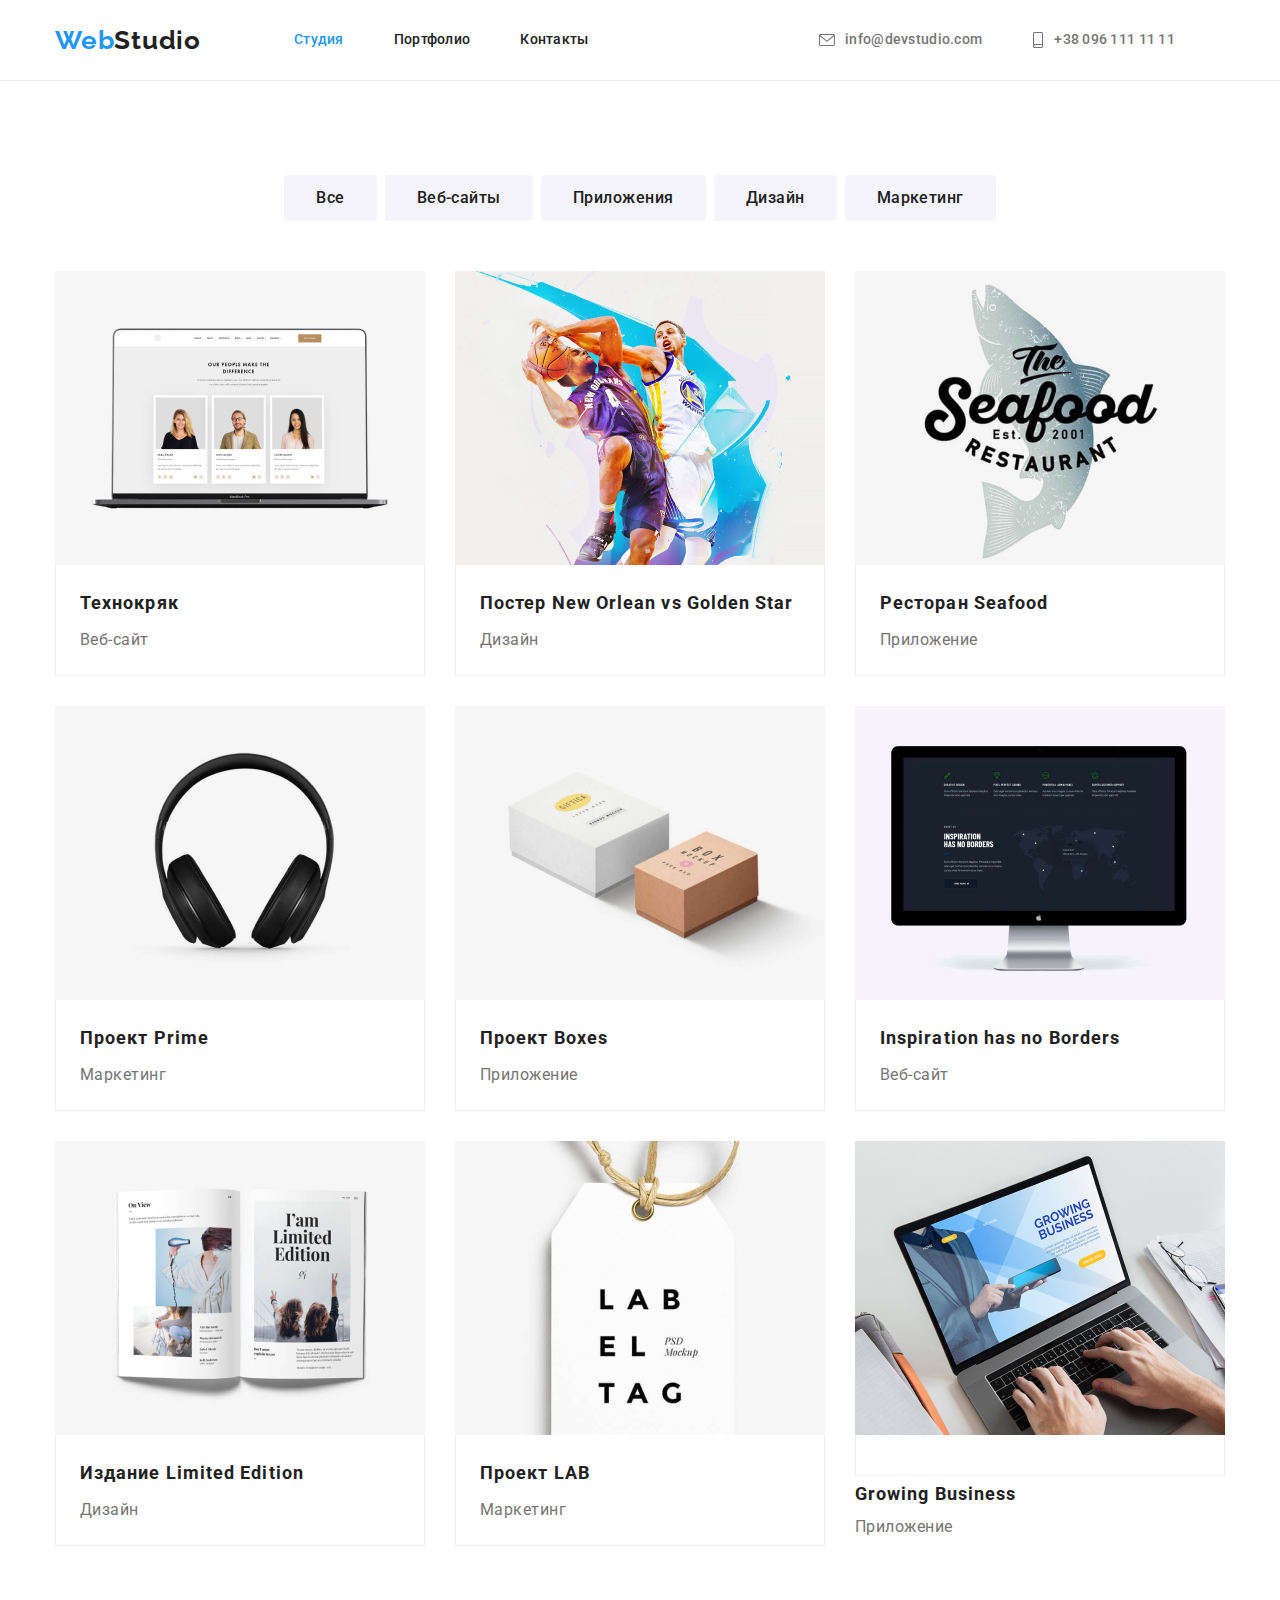
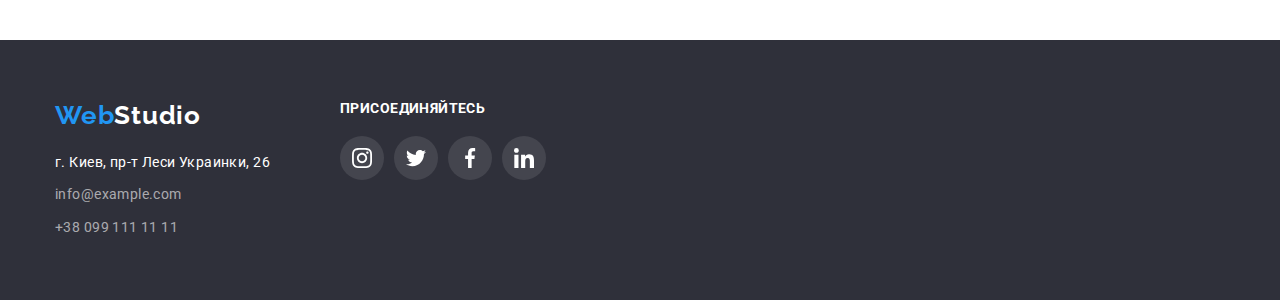
==== portfolio.html @ c0bc8454 "Копирование" ====
<!DOCTYPE html>
<html lang="ru">
  <head>
    <meta charset="UTF-8" />
    <meta http-equiv="X-UA-Compatible" content="IE=edge" />
    <meta name="viewport" content="width=device-width, initial-scale=1.0" />
    <title>Document</title>
    <link
      href="https://fonts.googleapis.com/css2?family=Raleway:wght@700&family=Roboto:wght@400;500;700;900&display=swap"
      rel="stylesheet"
    />
    <link rel="stylesheet" href="./css/modern-normalize.css" />
    <link rel="stylesheet" href="./css/common.css" />
    <link rel="stylesheet" href="./css/portfolio.css" />
  </head>

  <body>
    <header class="header">
      <div class="container header-container">
         <a href="./index.html" class="logo"
            >Web<span class="logo-header">Studio</span></a
          >
          
        <nav class="nav">
          <ul class="site-nav list">
            <li class="item"><a href="" class="link current">Студия</a></li>
            <li class="item"><a href="./portfolio.html" class="link">Портфолио</a></li>
            <li class="item"><a href="" class="link">Контакты</a></li>
          </ul>
        
        </nav>
        
      <ul class="contact-nav list">
        <li class="item list-icons">
          <a href="" class="link link-icons">
            <svg class="tel-icon" width="16" height="12">
            <use href="./images/icon.svg#icon-mail"></use>
          </svg>info@devstudio.com</a>
        </li>
        <li class="item list-icons">
          <a href="tel:+380961111111" class="link link-icons">
            <svg class="tel-icon" width="12" height="16">
            <use href="./images/icon.svg#icon-tel"></use>
          </svg>+38 096 111 11 11</a>
        </li>
      </div>
      </ul>
    </header>
    <main>
      <section class="section portfolio">
        <div class="container">
        <h1 class="visually-hidden">Портфолио</h1>
        <ul class="portfolio-buttons list">
          <li class="item">
            <button type="button" class="button">Все</button>
          </li>
          <li class="item">
            <button type="button" class="button">Веб-сайты</button>
          </li>
          <li class="item">
            <button type="button" class="button">Приложения</button>
          </li>
          <li class="item">
            <button type="button" class="button">Дизайн</button>
          </li>
          <li class="item">
            <button type="button" class="button">Маркетинг</button>
          </li>
        </ul>
        <ul class="portfolio-list list">
          <li class="portfolio-item box">
            <img src="./images/portfolio-1.jpg" alt="A computer" width="370" />
            <div class="portfolio-item-text">
            <h2 class="section-title">Технокряк</h2>
            <p class="text">Веб-сайт</p>
          </div>
          </li>
          <li class="portfolio-item box">
            <img src="./images/portfolio-2.jpg" alt="Basketball" width="370" />
            <div class="portfolio-item-text">
            <h2 class="section-title">Постер New Orlean vs Golden Star</h2>
            <p class="text">Дизайн</p>
          </div>
          </li>
          <li class="portfolio-item box">
            <img src="./images/portfolio-3.jpg" alt="A fish" width="370" />
            <div class="portfolio-item-text">
            <h2 class="section-title">Ресторан Seafood</h2>
            <p class="text">Приложение</p>
          </div>
          </li>
          <li class="portfolio-item box">
            <img src="./images/portfolio-4.jpg" alt="Headphones" width="370" />
            <div class="portfolio-item-text">
            <h2 class="section-title">Проект Prime</h2>
            <p class="text">Маркетинг</p>
          </div>
          </li>
          <li class="portfolio-item box">
            <img src="./images/portfolio-5.jpg" alt="Boxes" width="370" />
            <div class="portfolio-item-text">
            <h2 class="section-title">Проект Boxes</h2>
            <p class="text">Приложение</p>
          </div>
          </li>
          <li class="portfolio-item box">
            <img src="./images/portfolio-6.jpg" alt="A computer" width="370" />
            <div class="portfolio-item-text">
            <h2 class="section-title">Inspiration has no Borders</h2>
            <p class="text">Веб-сайт</p>
          </div>
          </li>
          <li class="portfolio-item box">
            <img src="./images/portfolio-7.jpg" alt="A book" width="370" />
            <div class="portfolio-item-text">
            <h2 class="section-title">Издание Limited Edition</h2>
            <p class="text">Дизайн</p>
          </div>
          </li>
          <li class="portfolio-item box">
            <img src="./images/portfolio-8.jpg" alt="Label" width="370" />
            <div class="portfolio-item-text">
            <h2 class="section-title">Проект LAB</h2>
            <p class="text">Маркетинг</p>
          </div>
          </li>
          <li class="portfolio-item box">
            <img src="./images/portfolio-9.jpg" alt="A computer" width="370" />
            <div class="portfolio-item-text"></div>
            <h2 class="section-title">Growing Business</h2>
            <p class="text">Приложение</p>
          </div>
          </li>
        </ul>
      </div>
      </section>
    </main>

    <footer class="footer">
      <div class="container container-footer">
        <div class="footer-nav">
        <a href="./index.html" class="logo"
        >Web<span class="logo-footer">Studio</span></a
      >
      <address class="contact-foot">
        <p class="footer-adress item">г. Киев, пр-т Леси Украинки, 26</p>
        <a href="" class="link item">info@example.com</a>
        <a href="tel:+380961111111" class="link item">+38 099 111 11 11</a>
      </address>
    </div>
      <div class="company-social">
        <p><span class="company-social-text">
          ПРИСОЕДИНЯЙТЕСЬ</span></p>
        <ul class="list company-social-list">
          <a class="company-social-link" href="">
            <svg class="company-social-icon" width="20" height="20">
            <use href="./images/icon.svg#icon-inst"></use>
          </svg>
        </a>
          <a class="company-social-link" href="">
            <svg class="company-social-icon" width="20" height="20">
            <use href="./images/icon.svg#icon-twitter"></use>
          </svg>
        </a>
          <a class="company-social-link" href="">
            <svg class="company-social-icon" width="20" height="20">
            <use href="./images/icon.svg#icon-fb"></use>
          </svg>
        </a>
          <a class="company-social-link" href="">
            <svg class="company-social-icon" width="20" height="20">
            <use href="./images/icon.svg#icon-linkedin"></use>
          </svg>
        </a>
        </ul>
      </div>
    </div>
    </div>
    </footer>
  </body>
</html>
---- css/common.css ----
:root {
  --primary-text-color: rgba(117, 117, 117, 1);
  --title-text-color: #212121;
  --accent-color: #2196f3;
  --primary-white-color: #ffffff;
  --primary-button-color: #f5f4fa;
}

body {
  background-color: #ffffff;
  color: var(--primary-text-color);

  font-family: Roboto, sans-serif;
  letter-spacing: 0.02em;
  font-size: 14px;
}

.container {
  margin-left: auto;
  margin-right: auto;
  width: 1200px;
  padding-left: 15px;
  padding-right: 15px;
  margin-left: auto;
  margin-right: auto;
  
}

.section {
  padding-bottom: 94px;
}

.header {
  border-bottom: 1px solid #ECECEC
}

.nav {
  margin-left: 93px;
  /* margin-right: 331px; */
}

.site-nav .item {
  margin-right: 50px;
}

.site-nav .item:last-child {
  margin-right: 0;
}

.header-container {
  display: flex;
  align-items: center;
}

.nav {
  display: flex;
}

.logo {
  color: var(--accent-color);
  font-family: Raleway;

  font-weight: bold;
  font-size: 26px;
  line-height: 1.19;
  letter-spacing: 0.03em;
}

.logo-header {
  color: var(--title-text-color);
  font-family: Raleway;

  font-weight: bold;
  font-size: 26px;
  line-height: 1.19;
  letter-spacing: 0.03em;
}

button {
  display: inline-block;
  font-family: inherit;
  cursor: pointer;

  border-radius: 4px;
  padding: 10px 32px;
  border: 0px;
  margin: auto;

  text-align: center;
  box-sizing: border-box;
}

.link {
  cursor: pointer;
}

a {
  text-decoration: none;
}

.list {
  padding: 0;
  margin: 0;
  list-style: none;
}

h1,
h2,
h3,
h4,
h5,
p {
  margin: 0;
}

img {
  display: block;
  max-width: 100%;
  height: auto;
}

.visually-hidden {
  position: absolute;
  width: 1px;
  height: 1px;
  margin: -1px;
  padding: 0;
  overflow: hidden;
  border: 0;
  clip: rect(0 0 0 0)
}

/* page-headr */

/* site-nav */

.site-nav {
  display: flex;
}

.site-nav .link {
  color: var(--title-text-color);
  font-weight: 500;
  line-height: 1.14;

  display: block;
  padding-top: 32px;
  padding-bottom: 32px;
}

.site-nav .link:hover,
.site-nav .link:focus {
  color: var(--accent-color);
}

.site-nav .link.current {
  color: var(--accent-color);
}

/* contact-nav */

.contact-nav {
  display: flex;
  margin-left: auto;
}

.contact-nav .item {
  margin-right: 50px;
}

.contact-nav .link {
  color: var(--primary-text-color);

  font-weight: 500;
  font-size: 14px;
  line-height: 1.14;
  letter-spacing: 0.02em;
}

.contact-nav .link:hover,
.contact-nav .link:focus {
  color: var(--accent-color);
}

.contact-nav .link.current {
  color: var(--accent-color);
}

.link-icons {
  display: flex;
  align-items: center;
  cursor: pointer;
}

.tel-icon {
  margin-right: 10px;
}

.link-icons {
  fill: #757575;
}

.link-icons:hover,
.link-icons:focus {
  fill: var(--accent-color);
}

/* footer */

.footer-logo {
  color: var(--accent-color);

  font-family: Raleway;
  font-weight: bold;
  font-size: 26px;
  line-height: 1.19;
  letter-spacing: 0.03em;
}

.logo-foot {
  color: var(--primary-white-color);

  font-family: Raleway;
  font-weight: bold;
  font-size: 26px;
  line-height: 1.19;
  letter-spacing: 0.03em;
}

.lofo-text {

  padding-top: 60px;
  width: 145px;
  height: 30px;
}

.logo-footer {

  color: var(--primary-white-color);

  font-family: Raleway;
  font-weight: bold;
  font-size: 26px;
  line-height: 1.19;
  letter-spacing: 0.03em;
}

.footer-adress {
  color: var(--primary-white-color);

  font-weight: normal;
  font-size: 14px;
  line-height: 1.71;
  letter-spacing: 0.03em;
}

.contact-foot {
  font-style: normal;
  margin-top: 20px;
  display: flex;
 flex-direction: column;
 margin-right: 70px;
}

.contact-foot .link {
  color: rgba(255, 255, 255, 0.6);

  font-weight: normal;
  font-size: 14px;
  line-height: 1.71;
  letter-spacing: 0.03em;
}

.contact-foot .link:hover,
.contact-foot .link:focus {
  color: var(--accent-color);
}

.contact-foot .link.current {
  color: var(--accent-color);
}

.footer {
  background-color: #2f303a;
  padding-bottom: 60px;
  padding-top: 60px;
  display: flex;
  align-items: center;
}

.container-footer {
  display: flex;
}

.contact-foot .item {
  margin-bottom: 9px;
}

.contact-foot .item:last-child {
  margin-bottom: 0;
}

.company-social {
  display: inline-block;
}

.company-social-list {
  display: flex;
  margin-top: 20px;
}

.company-social-text {
  color: var(--primary-white-color);

  font-weight: 700;
  font-size: 14px;
  line-height: 1.17;
  text-align: center;
  letter-spacing: 0.03em;
}


.company-social-link {
  display: flex;
  align-items: center;
  width: 44px;
  height: 44px;
  justify-content: center;
  margin-right: 10px;
  background-color: rgba(255, 255, 255, 0.1);
  border-radius: 50%;
}

.company-social-link:hover {
  background-color: #2196f3;
  border-radius: 50%;
}
  
.footer-nav {
  display: flex;
  flex-direction: column;
}

.company-social-icon {
  fill: #fff
}
---- css/portfolio.css ----
/* section */

/* portfolio */

.section-title {
  color: var(--title-text-color);

  font-weight: bold;
  font-size: 18px;
  line-height: 2;
  letter-spacing: 0.06em;
}

.text {
  font-weight: normal;
  font-size: 16px;
  line-height: 1.87;
  letter-spacing: 0.03em;
}

/* button */

.button {
  color: var(--title-text-color);
  background-color: var(--primary-button-color);

  font-family: inherit;
  font-style: normal;
  font-weight: 500;
  font-size: 16px;
  line-height: 1.62;
  text-align: center;
  letter-spacing: 0.03em;
}

.portfolio-buttons {
  display: flex;
  justify-content: center;
  margin-bottom: 50px;
}

.portfolio-buttons .item {
  margin-right: 8px;
}

.portfolio-buttons .item:last-child {
  margin-right: 0px;
}

.portfolio-buttons .button:hover,
.portfolio-buttons .button:focus {
  background-color: var(--accent-color);
  color: var(--primary-white-color);
}

.portfolio-list {
  display: flex;
  flex-wrap: wrap;
}

.box:hover,
.box:focus {
  box-shadow: 0px 1px 1px rgba(0, 0, 0, 0.12), 0px 4px 4px rgba(0, 0, 0, 0.06), 1px 4px 6px rgba(0, 0, 0, 0.16);
}

.portfolio-item {
  margin-right: 30px;
  margin-bottom: 30px;
}

.portfolio-item:nth-child(3n + 3) {
  margin-right: 0;
}

.portfolio-item:nth-last-child(-n + 3) {
  margin-bottom: 0;
}

.portfolio-item-text {
  padding: 20px 24px;
  border-left: 1px solid #EEEEEE;
  border-bottom: 1px solid #EEEEEE;
  border-right: 1px solid #EEEEEE;
  
}

.portfolio-item-text .section-title {
  margin-bottom: 4px;
}

.portfolio {
  padding-top: 94px;
  padding-bottom: 94px;
}
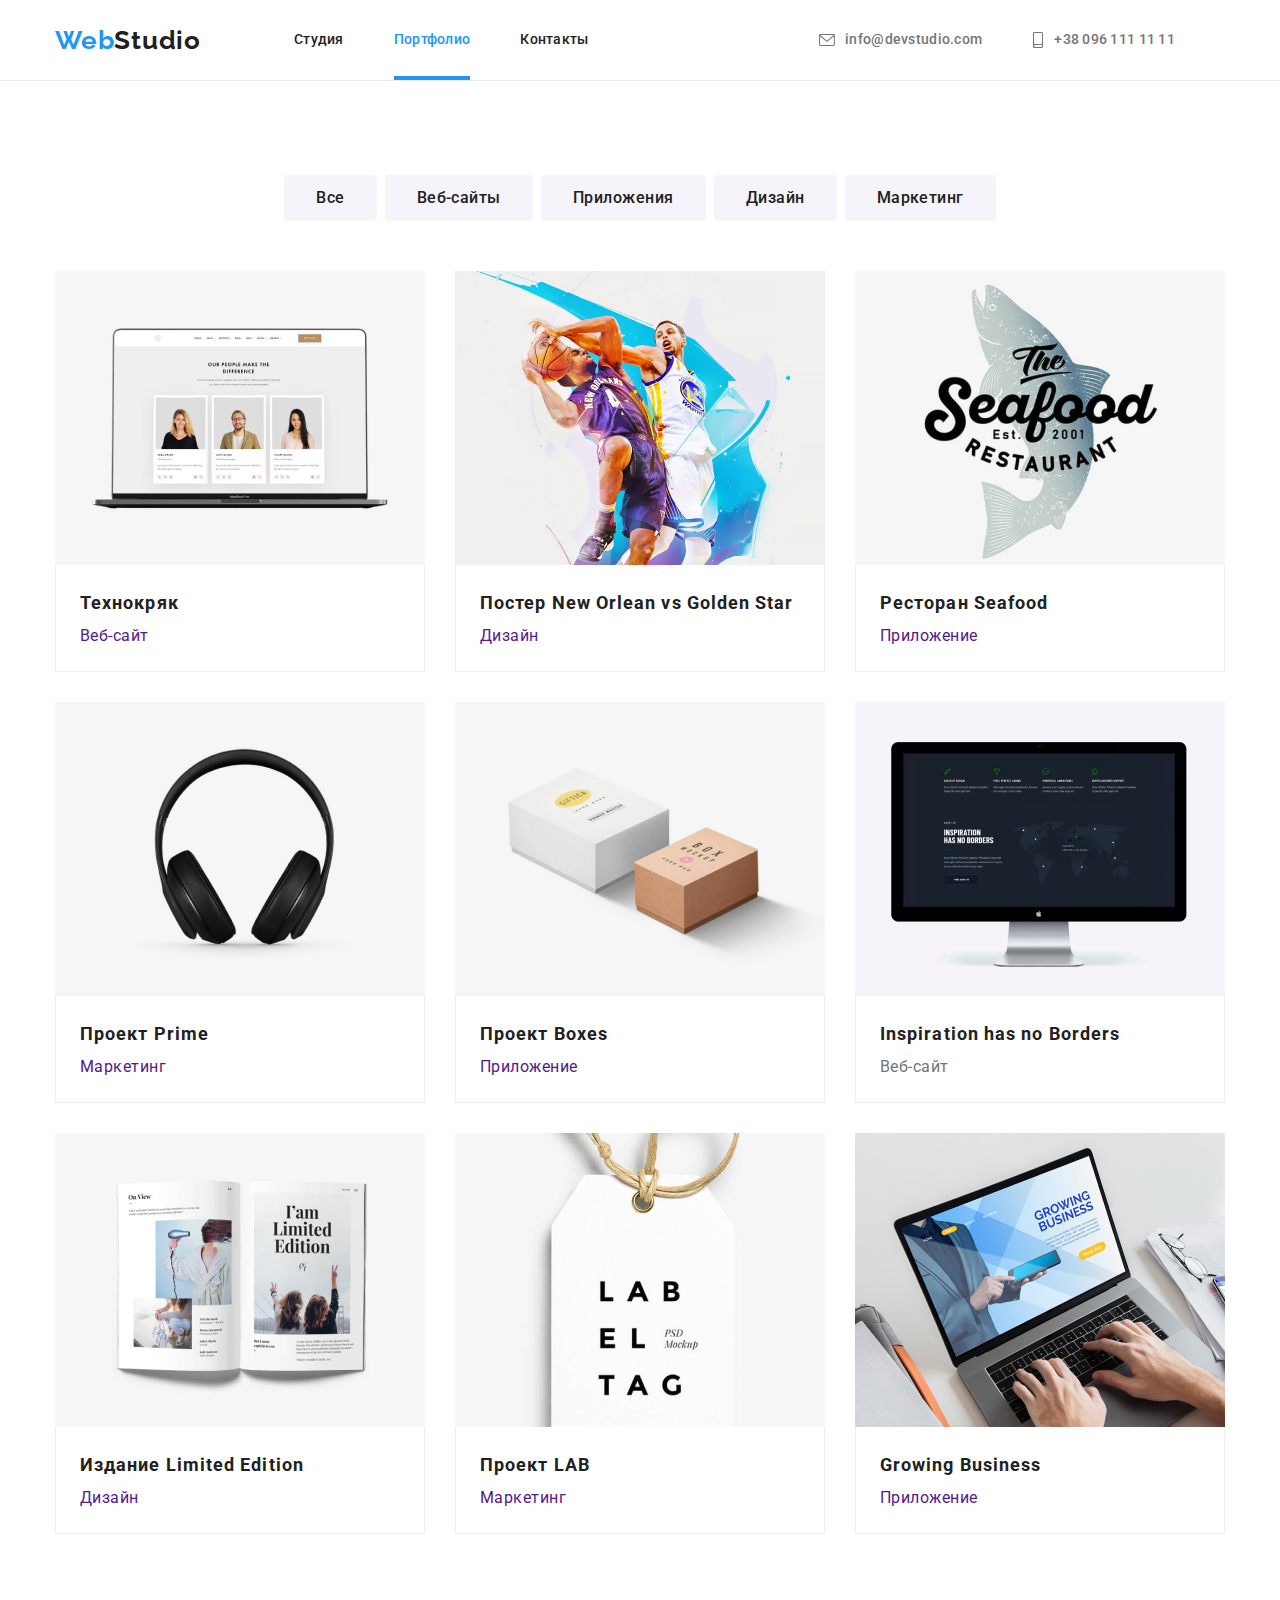
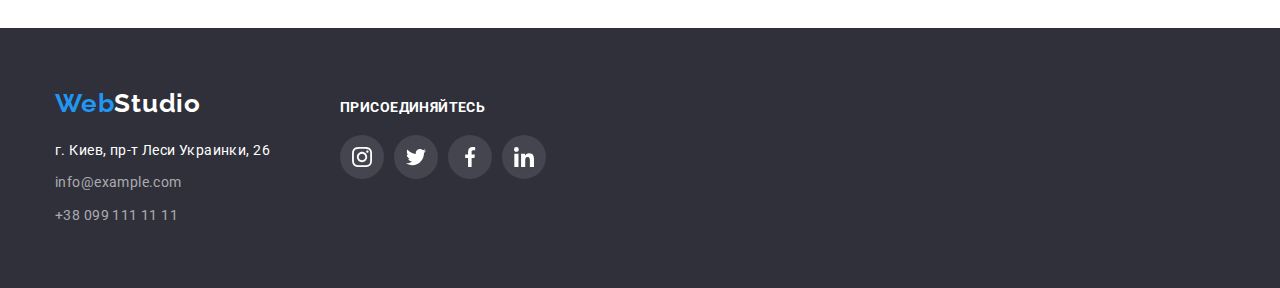
==== commit 1cb550cb: "Добавление модалки" ====
--- a/portfolio.html
+++ b/portfolio.html
@@ -23,8 +23,8 @@
           
         <nav class="nav">
           <ul class="site-nav list">
-            <li class="item"><a href="" class="link current">Студия</a></li>
-            <li class="item"><a href="./portfolio.html" class="link">Портфолио</a></li>
+            <li class="item"><a href="./index.html" class="link">Студия</a></li>
+            <li class="item"><a href="" class="link current menu-link">Портфолио</a></li>
             <li class="item"><a href="" class="link">Контакты</a></li>
           </ul>
         
@@ -52,7 +52,7 @@
         <h1 class="visually-hidden">Портфолио</h1>
         <ul class="portfolio-buttons list">
           <li class="item">
-            <button type="button" class="button">Все</button>
+            <button type="button" class="button btn">Все</button>
           </li>
           <li class="item">
             <button type="button" class="button">Веб-сайты</button>
@@ -68,67 +68,112 @@
           </li>
         </ul>
         <ul class="portfolio-list list">
-          <li class="portfolio-item box">
+          <li class="portfolio-item box link">
+            <a class="portfolio-item-link" href="">
+            <div class="portfolio-item-box">
+            
             <img src="./images/portfolio-1.jpg" alt="A computer" width="370" />
+            <p class="portfolio-item-txt">Технокряк это современная площадка распространения коронавируса. Компании используют эту платформу для цифрового шпионажа и атак на защищённые сервера конкурентов.</p>
+          </div>
             <div class="portfolio-item-text">
             <h2 class="section-title">Технокряк</h2>
             <p class="text">Веб-сайт</p>
           </div>
-          </li>
-          <li class="portfolio-item box">
-            <img src="./images/portfolio-2.jpg" alt="Basketball" width="370" />
+        </a>
+          </li>
+          <li class="portfolio-item box link">
+            <a class="portfolio-item-link" href="">
+            <div class="portfolio-item-box">
+              <img src="./images/portfolio-2.jpg" alt="Basketball" width="370" />
+              <p class="portfolio-item-txt">Технокряк это современная площадка распространения коронавируса. Компании используют эту платформу для цифрового шпионажа и атак на защищённые сервера конкурентов.</p>
+            </div>
             <div class="portfolio-item-text">
             <h2 class="section-title">Постер New Orlean vs Golden Star</h2>
             <p class="text">Дизайн</p>
           </div>
-          </li>
-          <li class="portfolio-item box">
-            <img src="./images/portfolio-3.jpg" alt="A fish" width="370" />
+        </a>
+          </li>
+          <li class="portfolio-item box link">
+            <a class="portfolio-item-link" href="">
+            <div class="portfolio-item-box">
+              <img src="./images/portfolio-3.jpg" alt="A fish" width="370" />
+              <p class="portfolio-item-txt">Технокряк это современная площадка распространения коронавируса. Компании используют эту платформу для цифрового шпионажа и атак на защищённые сервера конкурентов.</p>
+            </div>
             <div class="portfolio-item-text">
             <h2 class="section-title">Ресторан Seafood</h2>
             <p class="text">Приложение</p>
           </div>
-          </li>
-          <li class="portfolio-item box">
-            <img src="./images/portfolio-4.jpg" alt="Headphones" width="370" />
+        </a>
+          </li>
+          <li class="portfolio-item box link">
+            <a class="portfolio-item-link" href="">
+            <div class="portfolio-item-box">
+              <img src="./images/portfolio-4.jpg" alt="Headphones" width="370" />
+              <p class="portfolio-item-txt">Технокряк это современная площадка распространения коронавируса. Компании используют эту платформу для цифрового шпионажа и атак на защищённые сервера конкурентов.</p>
+            </div>
             <div class="portfolio-item-text">
             <h2 class="section-title">Проект Prime</h2>
             <p class="text">Маркетинг</p>
           </div>
-          </li>
-          <li class="portfolio-item box">
-            <img src="./images/portfolio-5.jpg" alt="Boxes" width="370" />
+        </a>
+          </li>
+          <li class="portfolio-item box link">
+            <a class="portfolio-item-link" href="">
+            <div class="portfolio-item-box">
+              <img src="./images/portfolio-5.jpg" alt="Boxes" width="370" />
+              <p class="portfolio-item-txt">Технокряк это современная площадка распространения коронавируса. Компании используют эту платформу для цифрового шпионажа и атак на защищённые сервера конкурентов.</p>
+            </div>
             <div class="portfolio-item-text">
             <h2 class="section-title">Проект Boxes</h2>
             <p class="text">Приложение</p>
           </div>
-          </li>
-          <li class="portfolio-item box">
-            <img src="./images/portfolio-6.jpg" alt="A computer" width="370" />
+        </a>
+          </li>
+          <li class="portfolio-item box link">
+            <div class="portfolio-item-box">
+              <img src="./images/portfolio-6.jpg" alt="A computer" width="370" />
+              <p class="portfolio-item-txt">Технокряк это современная площадка распространения коронавируса. Компании используют эту платформу для цифрового шпионажа и атак на защищённые сервера конкурентов.</p>
+            </div>
             <div class="portfolio-item-text">
             <h2 class="section-title">Inspiration has no Borders</h2>
             <p class="text">Веб-сайт</p>
           </div>
           </li>
-          <li class="portfolio-item box">
-            <img src="./images/portfolio-7.jpg" alt="A book" width="370" />
+          <li class="portfolio-item box link">
+            <a class="portfolio-item-link" href="">
+            <div class="portfolio-item-box">
+              <img src="./images/portfolio-7.jpg" alt="A book" width="370" />
+              <p class="portfolio-item-txt">Технокряк это современная площадка распространения коронавируса. Компании используют эту платформу для цифрового шпионажа и атак на защищённые сервера конкурентов.</p>
+            </div>
             <div class="portfolio-item-text">
             <h2 class="section-title">Издание Limited Edition</h2>
             <p class="text">Дизайн</p>
           </div>
-          </li>
-          <li class="portfolio-item box">
-            <img src="./images/portfolio-8.jpg" alt="Label" width="370" />
+        </a>
+          </li>
+          <li class="portfolio-item box link">
+            <a class="portfolio-item-link" href="">
+            <div class="portfolio-item-box">
+              <img src="./images/portfolio-8.jpg" alt="Label" width="370" />
+              <p class="portfolio-item-txt">Технокряк это современная площадка распространения коронавируса. Компании используют эту платформу для цифрового шпионажа и атак на защищённые сервера конкурентов.</p>
+            </div>
             <div class="portfolio-item-text">
             <h2 class="section-title">Проект LAB</h2>
             <p class="text">Маркетинг</p>
           </div>
-          </li>
-          <li class="portfolio-item box">
-            <img src="./images/portfolio-9.jpg" alt="A computer" width="370" />
-            <div class="portfolio-item-text"></div>
+        </a>
+          </li>
+          <li class="portfolio-item box link">
+            <a class="portfolio-item-link" href="">
+            <div class="portfolio-item-box">
+              <img src="./images/portfolio-9.jpg" alt="A computer" width="370" />
+              <p class="portfolio-item-txt">Технокряк это современная площадка распространения коронавируса. Компании используют эту платформу для цифрового шпионажа и атак на защищённые сервера конкурентов.</p>
+            </div>
+            <div class="portfolio-item-text">
             <h2 class="section-title">Growing Business</h2>
             <p class="text">Приложение</p>
+          </div>
+        </a>
           </div>
           </li>
         </ul>
--- a/css/common.css
+++ b/css/common.css
@@ -26,6 +26,14 @@
   
 }
 
+.is-hidden {
+  visibility: hidden;
+  opacity: 0;
+  pointer-events: none;
+
+  transition: opacity 250ms ease-in-out;
+}
+
 .section {
   padding-bottom: 94px;
 }
@@ -42,6 +50,27 @@
 .site-nav .item {
   margin-right: 50px;
 }
+
+.menu-link {
+  position: relative;
+}
+
+.menu-link::after {
+  content: '';
+  position: absolute;
+  left: 0;
+  bottom: 0;
+
+  display: block;
+  width: 100%;
+  height: 4px;
+  background-color: var(--accent-color);
+
+}
+
+.menu-link:hover::after {
+  display: block;
+  }
 
 .site-nav .item:last-child {
   margin-right: 0;
@@ -92,7 +121,10 @@
 
 .link {
   cursor: pointer;
-}
+  
+}
+
+
 
 a {
   text-decoration: none;
@@ -146,6 +178,11 @@
   display: block;
   padding-top: 32px;
   padding-bottom: 32px;
+
+  transition-property: color;
+  transition-duration: 250ms;
+  transition-timing-function: cubic-bezier(0.4, 0, 0.2, 1)
+
 }
 
 .site-nav .link:hover,
@@ -175,6 +212,11 @@
   font-size: 14px;
   line-height: 1.14;
   letter-spacing: 0.02em;
+
+  transition-property: color;
+  transition-duration: 250ms;
+  transition-timing-function: cubic-bezier(0.4, 0, 0.2, 1)
+
 }
 
 .contact-nav .link:hover,
@@ -290,6 +332,7 @@
 
 .container-footer {
   display: flex;
+  align-items: baseline;
 }
 
 .contact-foot .item {
@@ -329,11 +372,14 @@
   margin-right: 10px;
   background-color: rgba(255, 255, 255, 0.1);
   border-radius: 50%;
+
+  transition-property: background-color;
+  transition-duration: 250ms;
+  transition-timing-function: cubic-bezier(0.4, 0, 0.2, 1)
 }
 
 .company-social-link:hover {
   background-color: #2196f3;
-  border-radius: 50%;
 }
   
 .footer-nav {
@@ -344,3 +390,12 @@
 .company-social-icon {
   fill: #fff
 }
+
+.company-social-list-items {
+  display: flex;
+  margin-right: 10px;
+}
+
+.company-social-list-items:last-child {
+  margin-right: 0;
+}--- a/css/portfolio.css
+++ b/css/portfolio.css
@@ -31,6 +31,10 @@
   line-height: 1.62;
   text-align: center;
   letter-spacing: 0.03em;
+
+  transition-property: background-color, color;
+  transition-duration: 250ms;
+  transition-timing-function: cubic-bezier(0.4, 0, 0.2, 1)
 }
 
 .portfolio-buttons {
@@ -51,11 +55,18 @@
 .portfolio-buttons .button:focus {
   background-color: var(--accent-color);
   color: var(--primary-white-color);
+  box-shadow: 0px 3px 1px rgba(0, 0, 0, 0.1), 0px 1px 2px rgba(0, 0, 0, 0.08), 0px 2px 2px rgba(0, 0, 0, 0.12);
 }
 
 .portfolio-list {
   display: flex;
   flex-wrap: wrap;
+}
+
+.box {
+  transition-property: box-shadow;
+  transition-duration: 250ms;
+  transition-timing-function: cubic-bezier(0.4, 0, 0.2, 1)
 }
 
 .box:hover,
@@ -81,11 +92,6 @@
   border-left: 1px solid #EEEEEE;
   border-bottom: 1px solid #EEEEEE;
   border-right: 1px solid #EEEEEE;
-  
-}
-
-.portfolio-item-text .section-title {
-  margin-bottom: 4px;
 }
 
 .portfolio {
@@ -93,3 +99,46 @@
   padding-bottom: 94px;
 }
 
+.portfolio-item-box {
+  position: relative;
+  overflow: hidden;
+}
+
+.portfolio-item-link {
+
+  /* position: absolute; */
+}
+
+.portfolio-item-txt {
+  position: absolute;
+
+  bottom: 0%;
+  width: 100%;
+  height: 100%;
+  padding: 60px 24px;
+  background-color: rgba(33, 150, 243, 0.9);
+  color: var(--primary-white-color);
+
+  font-weight: 400;
+  font-size: 18px;
+  line-height: 1.55;
+  text-align: center;
+  letter-spacing: 0.03em;
+
+  transform: translateY(100%);
+  transition: transform 250ms cubic-bezier(0.4, 0, 0.2, 1);
+} 
+
+.portfolio-list a:hover .portfolio-item-txt {
+transform: translateY(0%);
+}
+
+.portfolio-item-link {
+ display: inline-block;
+  width: 100%;
+  height: 100%;
+
+  /* transition-property: box-shadow;
+  transition-duration: 250ms;
+  transition-timing-function: cubic-bezier(0.4, 0, 0.2, 1) */
+}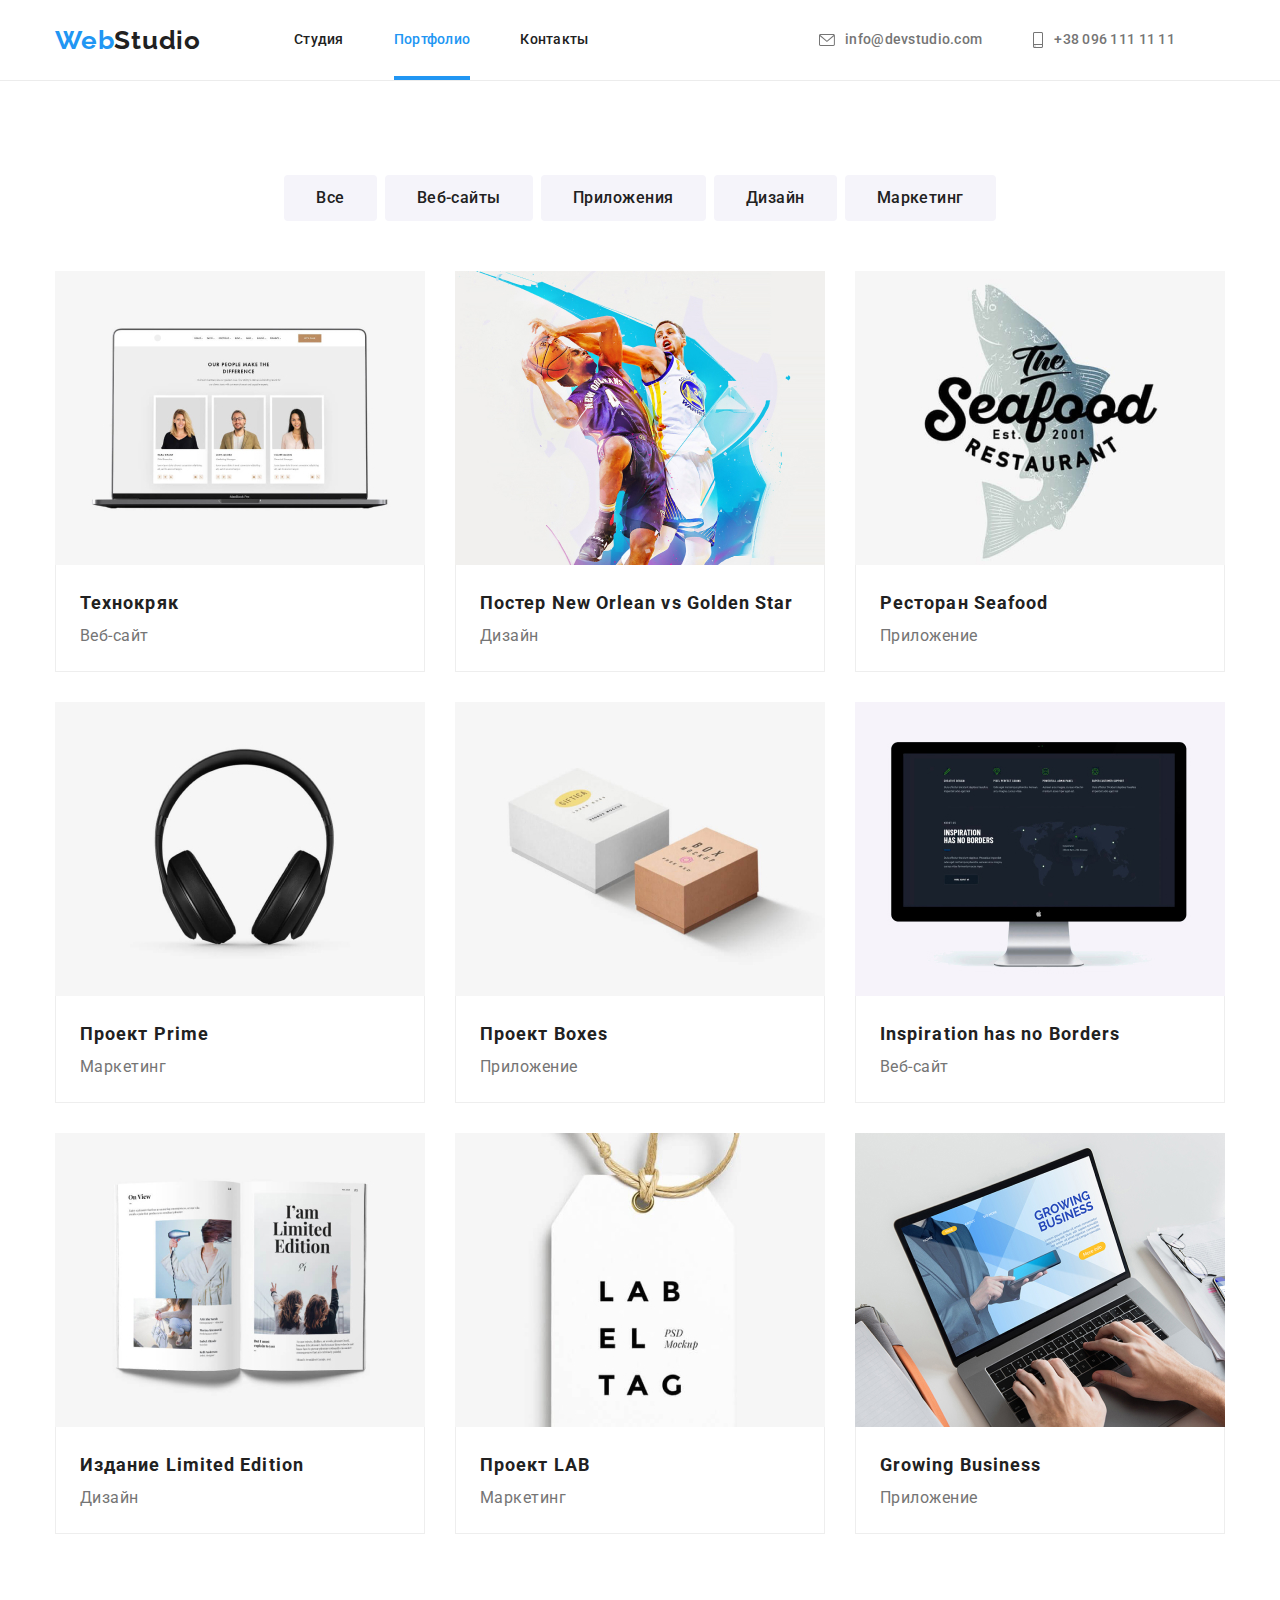
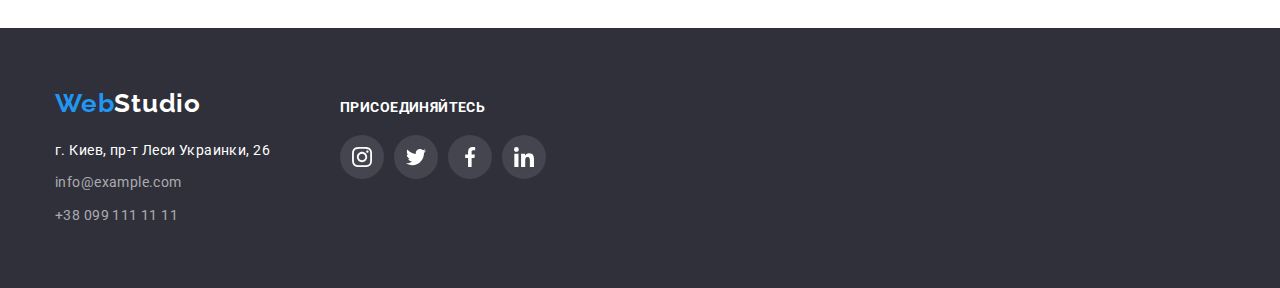
==== commit 41a33842: "2 правки" ====
--- a/portfolio.html
+++ b/portfolio.html
@@ -68,8 +68,8 @@
           </li>
         </ul>
         <ul class="portfolio-list list">
-          <li class="portfolio-item box link">
-            <a class="portfolio-item-link" href="">
+          <li class="portfolio-item box ">
+            <a class="portfolio-item-link link" href="">
             <div class="portfolio-item-box">
             
             <img src="./images/portfolio-1.jpg" alt="A computer" width="370" />
@@ -77,19 +77,19 @@
           </div>
             <div class="portfolio-item-text">
             <h2 class="section-title">Технокряк</h2>
-            <p class="text">Веб-сайт</p>
-          </div>
-        </a>
-          </li>
-          <li class="portfolio-item box link">
-            <a class="portfolio-item-link" href="">
+            <p class="text text-class">Веб-сайт</p>
+          </div>
+        </a>
+          </li>
+          <li class="portfolio-item box link">
+            <a class="portfolio-item-link link" href="">
             <div class="portfolio-item-box">
               <img src="./images/portfolio-2.jpg" alt="Basketball" width="370" />
               <p class="portfolio-item-txt">Технокряк это современная площадка распространения коронавируса. Компании используют эту платформу для цифрового шпионажа и атак на защищённые сервера конкурентов.</p>
             </div>
             <div class="portfolio-item-text">
             <h2 class="section-title">Постер New Orlean vs Golden Star</h2>
-            <p class="text">Дизайн</p>
+            <p class="text text-class">Дизайн</p>
           </div>
         </a>
           </li>
@@ -101,7 +101,7 @@
             </div>
             <div class="portfolio-item-text">
             <h2 class="section-title">Ресторан Seafood</h2>
-            <p class="text">Приложение</p>
+            <p class="text text-class">Приложение</p>
           </div>
         </a>
           </li>
@@ -113,7 +113,7 @@
             </div>
             <div class="portfolio-item-text">
             <h2 class="section-title">Проект Prime</h2>
-            <p class="text">Маркетинг</p>
+            <p class="text text-class">Маркетинг</p>
           </div>
         </a>
           </li>
@@ -125,19 +125,21 @@
             </div>
             <div class="portfolio-item-text">
             <h2 class="section-title">Проект Boxes</h2>
-            <p class="text">Приложение</p>
-          </div>
-        </a>
-          </li>
-          <li class="portfolio-item box link">
+            <p class="text text-class">Приложение</p>
+          </div>
+        </a>
+          </li>
+          <li class="portfolio-item box link">
+            <a class="portfolio-item-link" href="">
             <div class="portfolio-item-box">
               <img src="./images/portfolio-6.jpg" alt="A computer" width="370" />
               <p class="portfolio-item-txt">Технокряк это современная площадка распространения коронавируса. Компании используют эту платформу для цифрового шпионажа и атак на защищённые сервера конкурентов.</p>
             </div>
             <div class="portfolio-item-text">
             <h2 class="section-title">Inspiration has no Borders</h2>
-            <p class="text">Веб-сайт</p>
-          </div>
+            <p class="text text-class">Веб-сайт</p>
+          </div>
+        </a>
           </li>
           <li class="portfolio-item box link">
             <a class="portfolio-item-link" href="">
@@ -147,7 +149,7 @@
             </div>
             <div class="portfolio-item-text">
             <h2 class="section-title">Издание Limited Edition</h2>
-            <p class="text">Дизайн</p>
+            <p class="text text-class">Дизайн</p>
           </div>
         </a>
           </li>
@@ -159,7 +161,7 @@
             </div>
             <div class="portfolio-item-text">
             <h2 class="section-title">Проект LAB</h2>
-            <p class="text">Маркетинг</p>
+            <p class="text text-class">Маркетинг</p>
           </div>
         </a>
           </li>
@@ -171,7 +173,7 @@
             </div>
             <div class="portfolio-item-text">
             <h2 class="section-title">Growing Business</h2>
-            <p class="text">Приложение</p>
+            <p class="text text-class">Приложение</p>
           </div>
         </a>
           </div>
--- a/css/common.css
+++ b/css/common.css
@@ -398,4 +398,49 @@
 
 .company-social-list-items:last-child {
   margin-right: 0;
-}+}
+
+/* Форма для записи */
+
+.contact-form {
+  display: inline-block;
+}
+
+.company-social-text {
+  /* margin-bottom: 20px; */
+}
+
+.field-group {
+  margin-top: 20px;
+  display: flex;
+  align-items: center;
+}
+
+.contact-input {
+  background-color: transparent;
+  width: 358px;
+  height: 50px;
+  border-radius: 4px;
+  border: 1px solid rgba(255, 255, 255, 0.3);
+  padding: 15px;
+  margin-right: 12px;
+}
+
+.contact-button {
+  width: 200px;
+  height: 50px;
+}
+
+.contact-button-btn {
+  display: flex;
+  flex-direction: row-reverse;
+  justify-content: center;
+  align-items: center;
+}
+
+.icon-telegram {
+  margin-left: 10px;
+  width: 24px;
+  height: 24px;
+}
+
--- a/css/portfolio.css
+++ b/css/portfolio.css
@@ -69,8 +69,8 @@
   transition-timing-function: cubic-bezier(0.4, 0, 0.2, 1)
 }
 
-.box:hover,
-.box:focus {
+.portfolio-item-link:hover,
+.portfolio-item-link:focus {
   box-shadow: 0px 1px 1px rgba(0, 0, 0, 0.12), 0px 4px 4px rgba(0, 0, 0, 0.06), 1px 4px 6px rgba(0, 0, 0, 0.16);
 }
 
@@ -109,6 +109,10 @@
   /* position: absolute; */
 }
 
+.text-class {
+  color: rgba(117, 117, 117, 1);
+}
+
 .portfolio-item-txt {
   position: absolute;
 
@@ -129,7 +133,7 @@
   transition: transform 250ms cubic-bezier(0.4, 0, 0.2, 1);
 } 
 
-.portfolio-list a:hover .portfolio-item-txt {
+.portfolio-item a:hover .portfolio-item-txt {
 transform: translateY(0%);
 }
 
